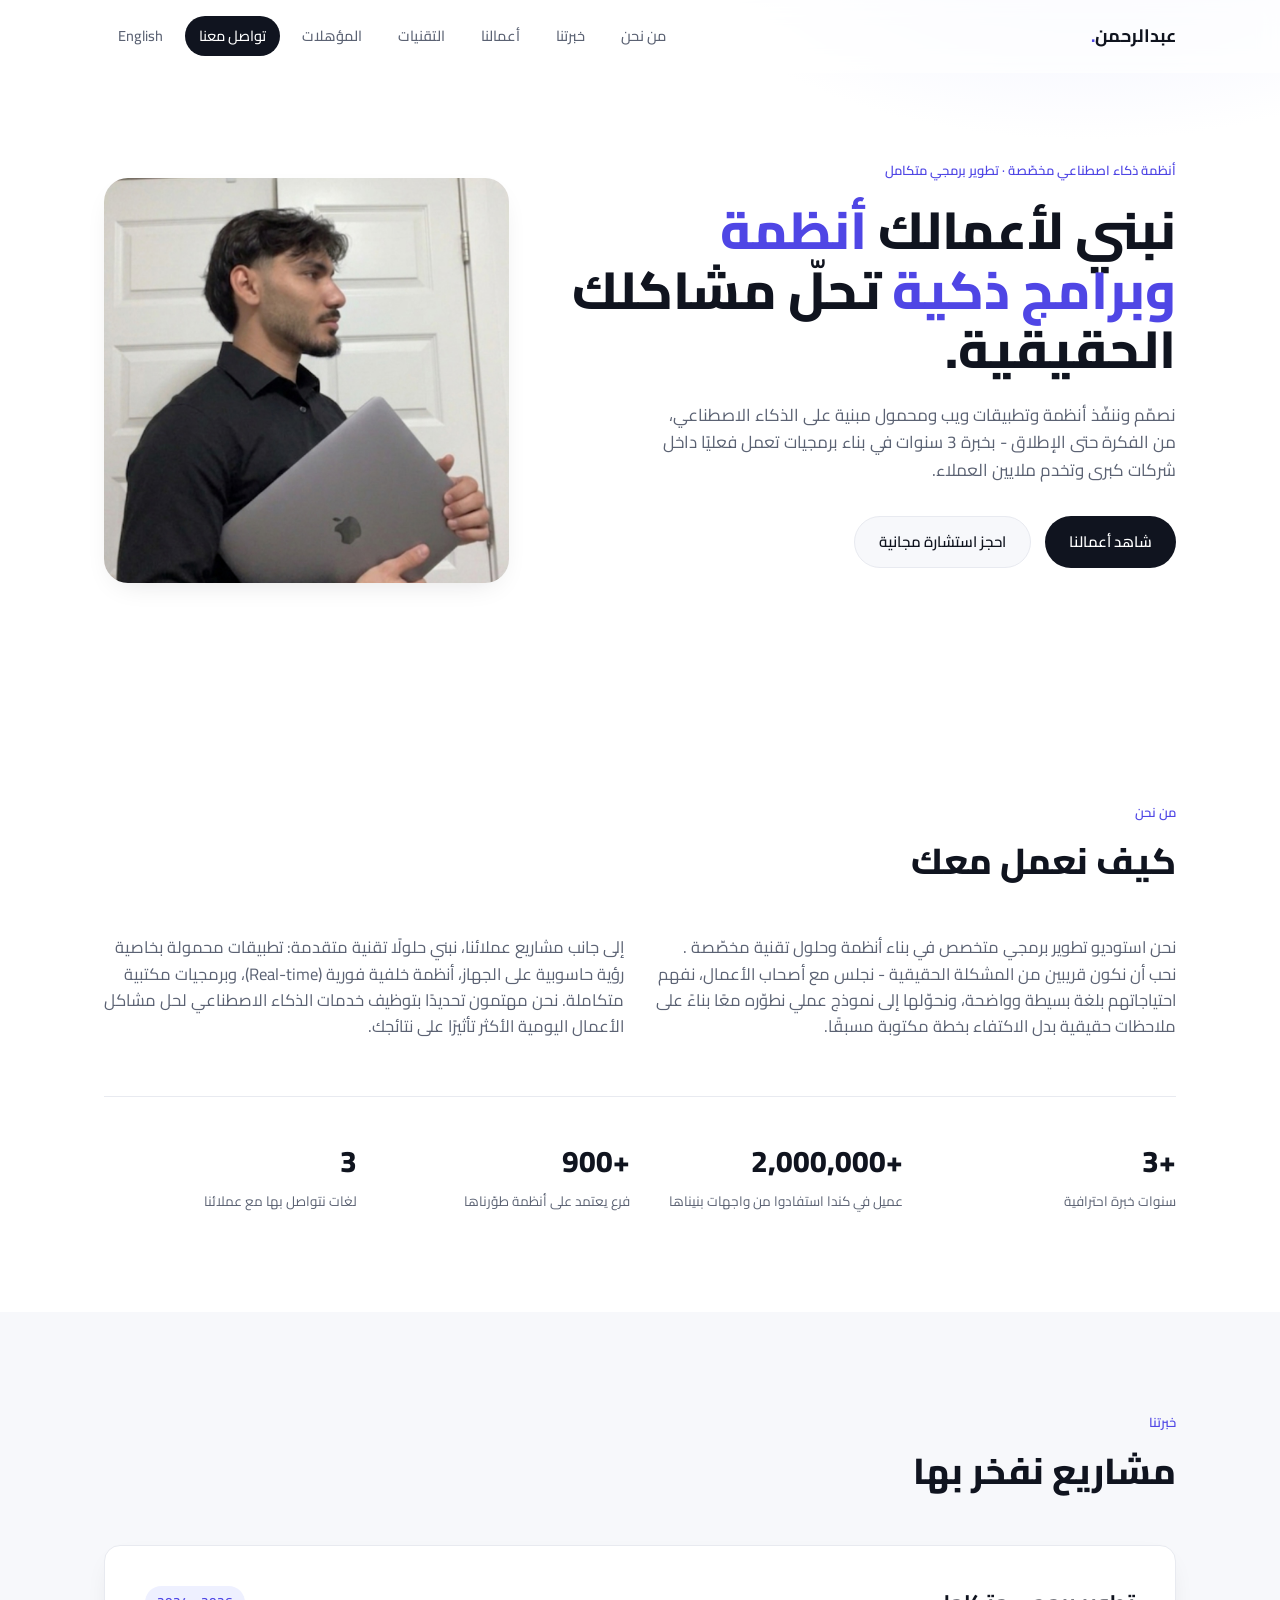
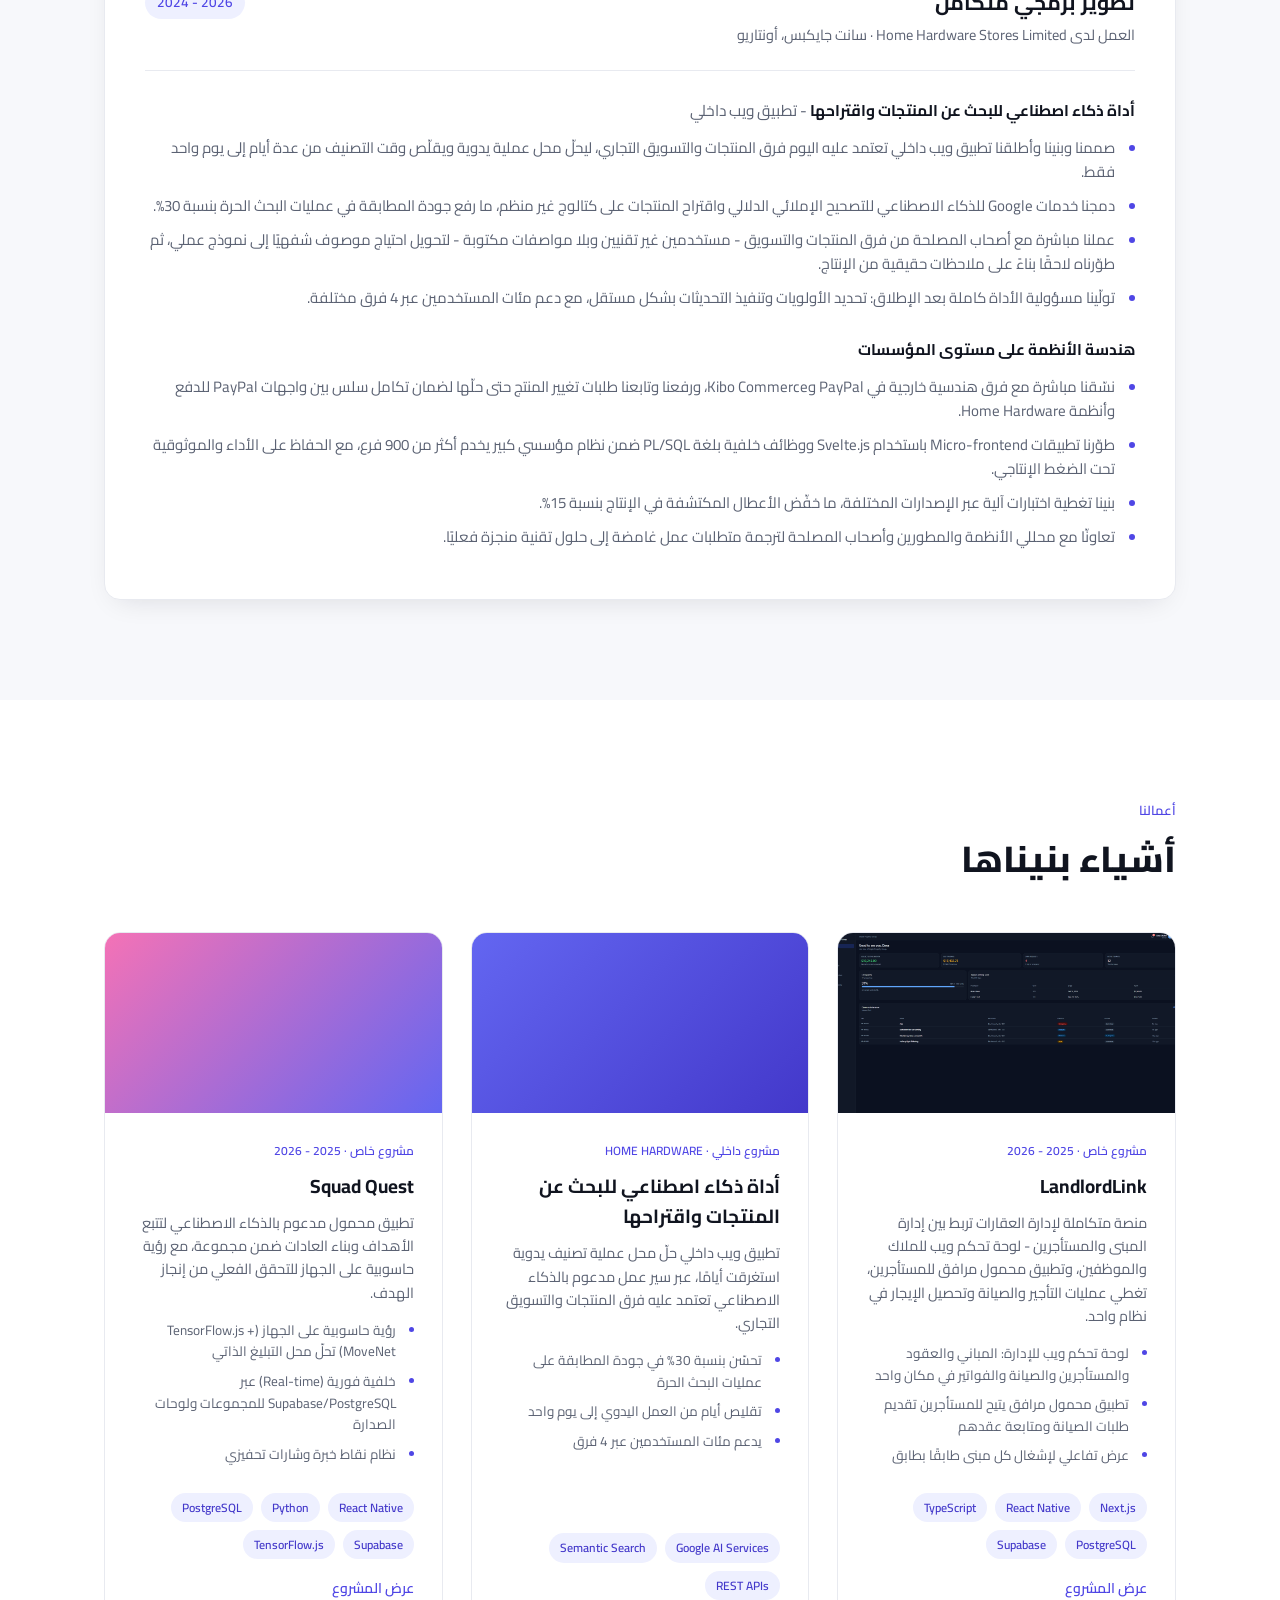
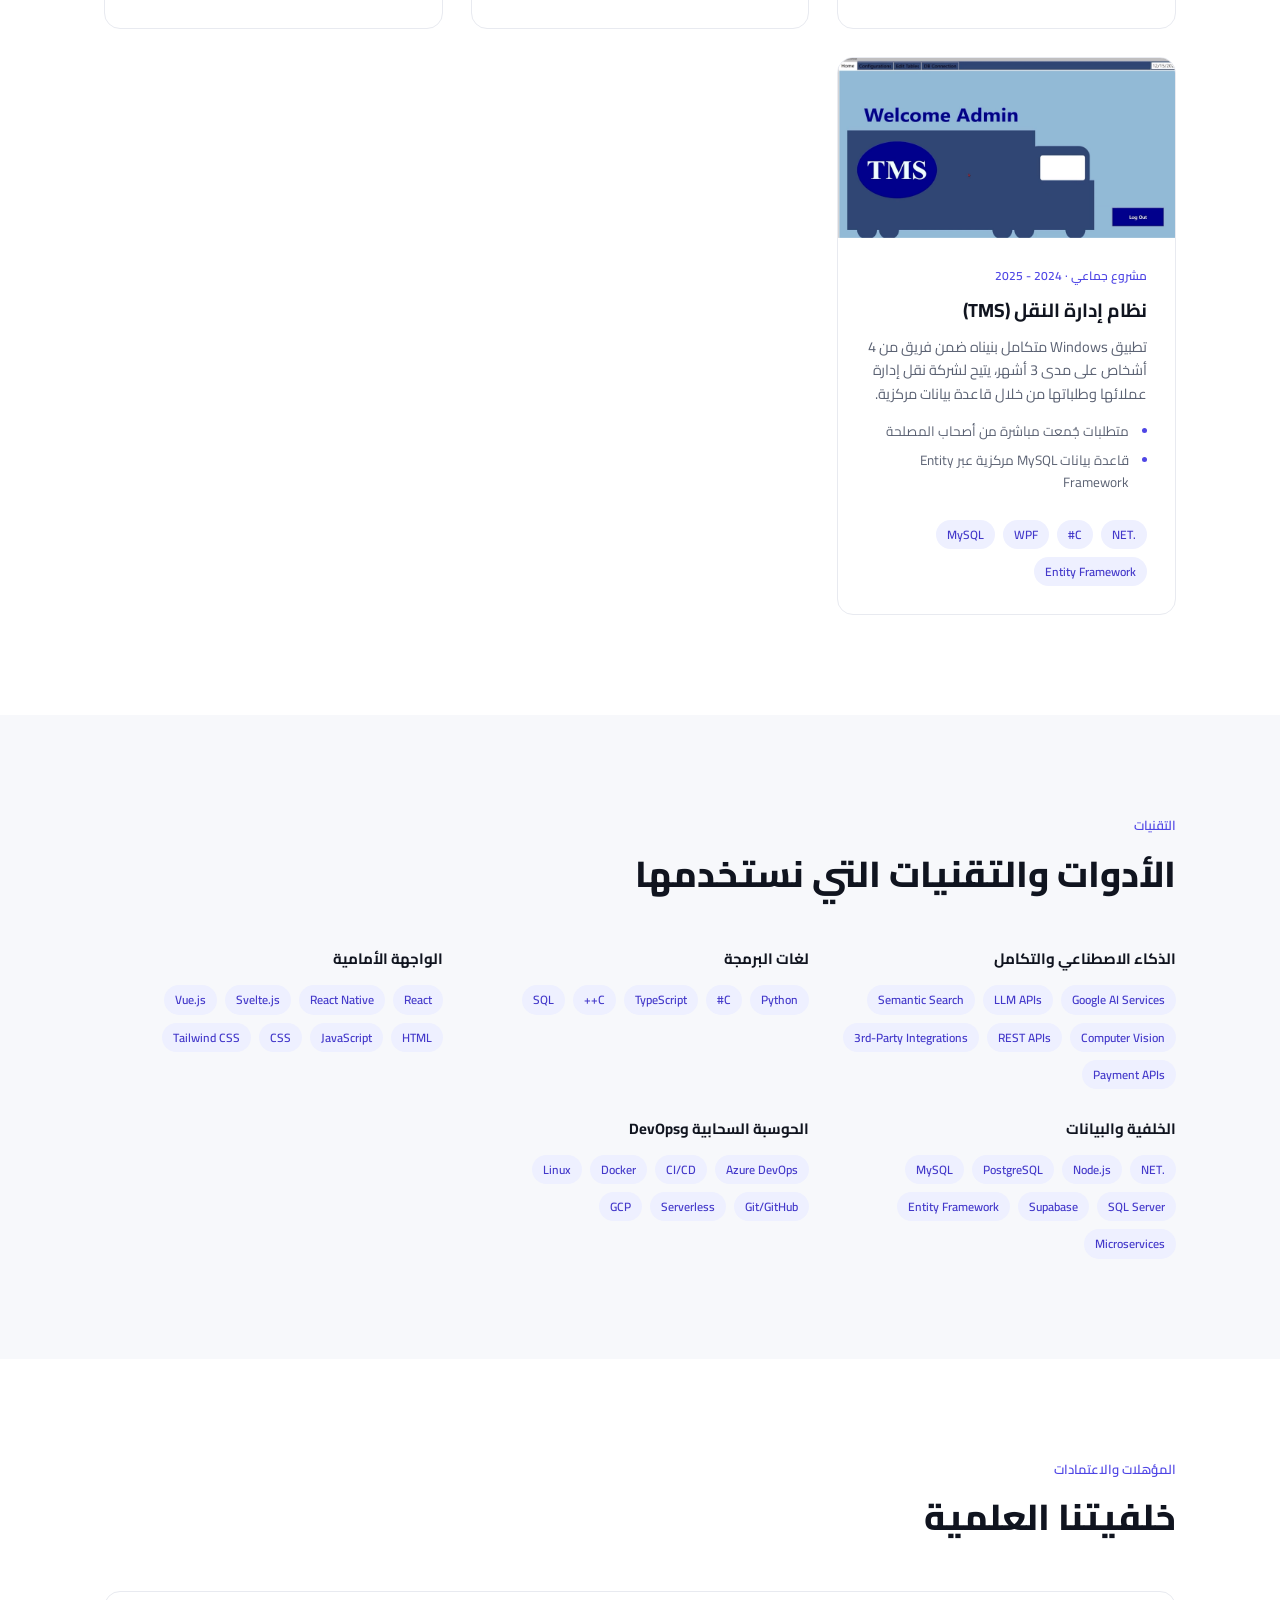
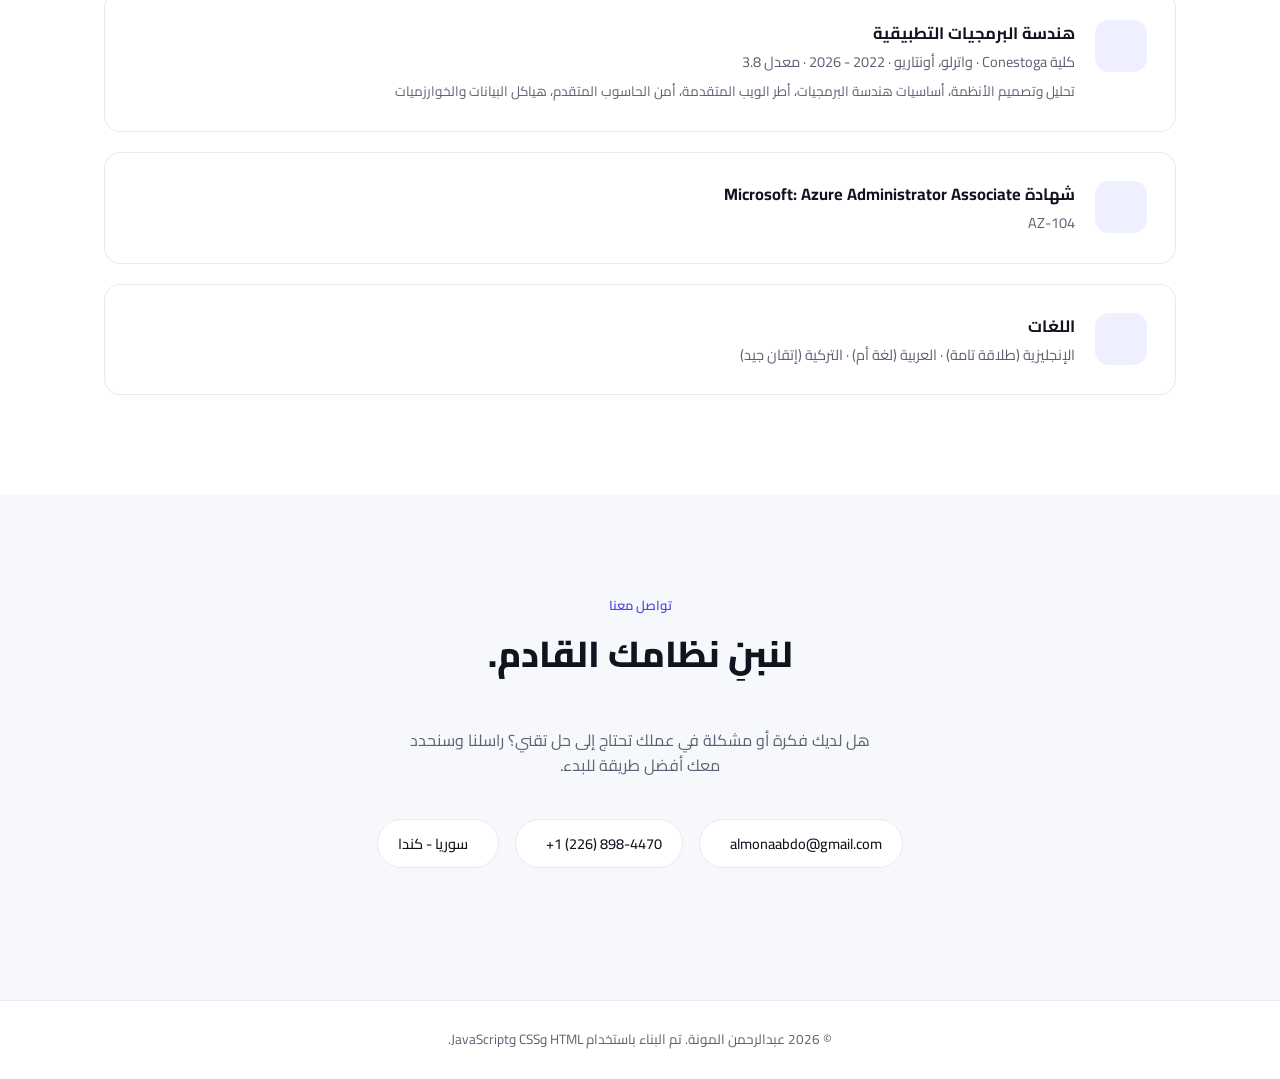
==== ar/index.html @ a275b03c "added arabic page" ====
<!DOCTYPE html>
<html lang="ar" dir="rtl">
<head>
    <meta charset="UTF-8">
    <meta http-equiv="X-UA-Compatible" content="IE=edge">
    <meta name="viewport" content="width=device-width, initial-scale=1.0">
    <meta name="description" content="عبدالرحمن المونة - نصمم وننفّذ أنظمة وتطبيقات ويب ومحمول مدعومة بالذكاء الاصطناعي للشركات، من الفكرة إلى الإطلاق.">
    <title>عبدالرحمن المونة - أنظمة وحلول برمجية مدعومة بالذكاء الاصطناعي</title>

    <link rel="alternate" hreflang="ar" href="/ar/">
    <link rel="alternate" hreflang="en" href="/">
    <link rel="alternate" hreflang="x-default" href="/">

    <link rel="preconnect" href="https://fonts.googleapis.com">
    <link rel="preconnect" href="https://fonts.gstatic.com" crossorigin>
    <link href="https://fonts.googleapis.com/css2?family=Cairo:wght@400;500;600;700;800;900&display=swap" rel="stylesheet">

    <link rel="stylesheet" href="../styles.css">
    <link rel="stylesheet" href="rtl.css">
    <script src="https://kit.fontawesome.com/3db68fd995.js" crossorigin="anonymous"></script>
</head>

<body>

    <!-- NAV -->
    <header class="nav" id="nav">
        <div class="container nav-inner">
            <a href="#home" class="logo">عبدالرحمن<span>.</span></a>

            <nav>
                <ul id="sideMenu">
                    <li><a href="#about">من نحن</a></li>
                    <li><a href="#experience">خبرتنا</a></li>
                    <li><a href="#projects">أعمالنا</a></li>
                    <li><a href="#skills">التقنيات</a></li>
                    <li><a href="#education">المؤهلات</a></li>
                    <li><a href="#contact" class="nav-cta">تواصل معنا</a></li>
                    <li><a href="../index.html">English</a></li>
                </ul>
            </nav>

            <button class="menu-btn" id="menuBtn" aria-label="فتح/إغلاق القائمة">
                <i class="fas fa-bars"></i>
            </button>
        </div>
    </header>

    <!-- HERO -->
    <section class="hero" id="home">
        <div class="container hero-inner">
            <div class="hero-text reveal">
                <p class="eyebrow">أنظمة ذكاء اصطناعي مخصّصة · تطوير برمجي متكامل</p>
                <h1>نبني لأعمالك <span>أنظمة وبرامج ذكية</span> تحلّ مشاكلك الحقيقية.</h1>
                <p class="hero-sub">
                    نصمّم وننفّذ أنظمة وتطبيقات ويب ومحمول مبنية على الذكاء الاصطناعي، من الفكرة حتى الإطلاق -
                    بخبرة 3 سنوات في بناء برمجيات تعمل فعليًا داخل شركات كبرى وتخدم ملايين العملاء.
                </p>
                <div class="hero-actions">
                    <a href="#projects" class="btn btn-primary">شاهد أعمالنا</a>
                    <a href="#contact" class="btn btn-ghost">احجز استشارة مجانية</a>
                </div>
                <div class="hero-socials">
                    <a href="https://www.linkedin.com/in/abdurrahman-almouna/" target="_blank" rel="noopener" aria-label="لينكدإن"><i class="fa-brands fa-linkedin"></i></a>
                    <a href="https://github.com/Almonaabdo" target="_blank" rel="noopener" aria-label="جيت هب"><i class="fa-brands fa-github"></i></a>
                    <a href="mailto:almonaabdo@gmail.com" aria-label="البريد الإلكتروني"><i class="fa-solid fa-envelope"></i></a>
                </div>
            </div>

            <div class="hero-photo reveal">
                <img src="../images/profilePic.jpg" alt="صورة عبدالرحمن المونة">
            </div>
        </div>
    </section>

    <!-- ABOUT -->
    <section id="about" class="section">
        <div class="container">
            <p class="section-label reveal">من نحن</p>
            <h2 class="section-title reveal">كيف نعمل معك</h2>
            <div class="about-grid">
                <p class="about-copy reveal">
                    نحن استوديو تطوير برمجي متخصص في بناء أنظمة وحلول تقنية مخصّصة . نحب أن نكون قريبين
                    من المشكلة الحقيقية - نجلس مع أصحاب الأعمال، نفهم احتياجاتهم بلغة بسيطة وواضحة، ونحوّلها إلى
                    نموذج عملي نطوّره معًا بناءً على ملاحظات حقيقية بدل الاكتفاء بخطة مكتوبة مسبقًا.
                </p>
                <p class="about-copy reveal">
                    إلى جانب مشاريع عملائنا، نبني حلولًا تقنية متقدمة: تطبيقات محمولة بخاصية رؤية حاسوبية على
                    الجهاز، أنظمة خلفية فورية (Real-time)، وبرمجيات مكتبية متكاملة. نحن مهتمون تحديدًا بتوظيف
                    خدمات الذكاء الاصطناعي لحل مشاكل الأعمال اليومية الأكثر تأثيرًا على نتائجك.
                </p>
            </div>

            <div class="quick-facts reveal">
                <div class="fact">
                    <span class="fact-num">+3</span>
                    <span class="fact-label">سنوات خبرة احترافية</span>
                </div>
                <div class="fact">
                    <span class="fact-num">+2,000,000</span>
                    <span class="fact-label">عميل في كندا استفادوا من واجهات بنيناها</span>
                </div>
                <div class="fact">
                    <span class="fact-num">+900</span>
                    <span class="fact-label">فرع يعتمد على أنظمة طوّرناها</span>
                </div>
                <div class="fact">
                    <span class="fact-num">3</span>
                    <span class="fact-label">لغات نتواصل بها مع عملائنا</span>
                </div>
            </div>
        </div>
    </section>

    <!-- EXPERIENCE -->
    <section id="experience" class="section section-alt">
        <div class="container">
            <p class="section-label reveal">خبرتنا</p>
            <h2 class="section-title reveal">مشاريع نفخر بها</h2>

            <div class="job-card reveal">
                <div class="job-head">
                    <div>
                        <h3>تطوير برمجي متكامل</h3>
                        <p class="job-meta">العمل لدى Home Hardware Stores Limited · سانت جايكبس، أونتاريو</p>
                    </div>
                    <span class="job-dates">2024 - 2026</span>
                </div>

                <div class="job-block">
                    <h4>أداة ذكاء اصطناعي للبحث عن المنتجات واقتراحها <span>- تطبيق ويب داخلي</span></h4>
                    <ul>
                        <li>صممنا وبنينا وأطلقنا تطبيق ويب داخلي تعتمد عليه اليوم فرق المنتجات والتسويق التجاري، ليحلّ محل عملية يدوية ويقلّص وقت التصنيف من عدة أيام إلى يوم واحد فقط.</li>
                        <li>دمجنا خدمات Google للذكاء الاصطناعي للتصحيح الإملائي الدلالي واقتراح المنتجات على كتالوج غير منظم، ما رفع جودة المطابقة في عمليات البحث الحرة بنسبة 30%.</li>
                        <li>عملنا مباشرة مع أصحاب المصلحة من فرق المنتجات والتسويق - مستخدمين غير تقنيين وبلا مواصفات مكتوبة - لتحويل احتياج موصوف شفهيًا إلى نموذج عملي، ثم طوّرناه لاحقًا بناءً على ملاحظات حقيقية من الإنتاج.</li>
                        <li>تولّينا مسؤولية الأداة كاملة بعد الإطلاق: تحديد الأولويات وتنفيذ التحديثات بشكل مستقل، مع دعم مئات المستخدمين عبر 4 فرق مختلفة.</li>
                    </ul>
                </div>

                <div class="job-block">
                    <h4>هندسة الأنظمة على مستوى المؤسسات</h4>
                    <ul>
                        <li>نسّقنا مباشرة مع فرق هندسية خارجية في PayPal وKibo Commerce، ورفعنا وتابعنا طلبات تغيير المنتج حتى حلّها لضمان تكامل سلس بين واجهات PayPal للدفع وأنظمة Home Hardware.</li>
                        <li>طوّرنا تطبيقات Micro-frontend باستخدام Svelte.js ووظائف خلفية بلغة PL/SQL ضمن نظام مؤسسي كبير يخدم أكثر من 900 فرع، مع الحفاظ على الأداء والموثوقية تحت الضغط الإنتاجي.</li>
                        <li>بنينا تغطية اختبارات آلية عبر الإصدارات المختلفة، ما خفّض الأعطال المكتشفة في الإنتاج بنسبة 15%.</li>
                        <li>تعاونّا مع محللي الأنظمة والمطورين وأصحاب المصلحة لترجمة متطلبات عمل غامضة إلى حلول تقنية منجزة فعليًا.</li>
                    </ul>
                </div>
            </div>
        </div>
    </section>

    <!-- PROJECTS -->
    <section id="projects" class="section">
        <div class="container">
            <p class="section-label reveal">أعمالنا</p>
            <h2 class="section-title reveal">أشياء بنيناها</h2>

            <div class="projects-grid">

                <!-- LANDLORDLINK -->
                <article class="project-card reveal">
                    <button class="project-visual visual-image" data-lightbox="landlordlink" aria-label="عرض لقطات LandlordLink">
                        <img src="../images/landlordlink/1.png" alt="الشاشة الرئيسية للوحة تحكم LandlordLink">
                        <span class="visual-overlay"><i class="fa-solid fa-expand"></i> عرض اللقطات</span>
                    </button>
                    <div class="project-body">
                        <span class="project-tag-line">مشروع خاص · 2025 - 2026</span>
                        <h3>LandlordLink</h3>
                        <p>منصة متكاملة لإدارة العقارات تربط بين إدارة المبنى والمستأجرين - لوحة تحكم ويب
                           للملاك والموظفين، وتطبيق محمول مرافق للمستأجرين، تغطي عمليات التأجير والصيانة
                           وتحصيل الإيجار في نظام واحد.</p>
                        <ul class="project-points">
                            <li>لوحة تحكم ويب للإدارة: المباني والعقود والمستأجرين والصيانة والفواتير في مكان واحد</li>
                            <li>تطبيق محمول مرافق يتيح للمستأجرين تقديم طلبات الصيانة ومتابعة عقدهم</li>
                            <li>عرض تفاعلي لإشغال كل مبنى طابقًا بطابق</li>
                        </ul>
                        <div class="tag-list">
                            <span>Next.js</span>
                            <span>React Native</span>
                            <span>TypeScript</span>
                            <span>PostgreSQL</span>
                            <span>Supabase</span>
                        </div>
                        <a href="https://landlordlink-beta.vercel.app/sign-in?next=%2Fdashboard" target="_blank" rel="noopener" class="project-link">
                            عرض المشروع <i class="fa-solid fa-arrow-up-right-from-square"></i>
                        </a>
                    </div>
                </article>

                <!-- AI PRODUCT SEARCH TOOL -->
                <article class="project-card reveal">
                    <div class="project-visual visual-gradient visual-1">
                        <i class="fa-solid fa-wand-magic-sparkles"></i>
                    </div>
                    <div class="project-body">
                        <span class="project-tag-line">مشروع داخلي · Home Hardware</span>
                        <h3>أداة ذكاء اصطناعي للبحث عن المنتجات واقتراحها</h3>
                        <p>تطبيق ويب داخلي حلّ محل عملية تصنيف يدوية استغرقت أيامًا، عبر سير عمل مدعوم
                           بالذكاء الاصطناعي تعتمد عليه فرق المنتجات والتسويق التجاري.</p>
                        <ul class="project-points">
                            <li>تحسّن بنسبة 30% في جودة المطابقة على عمليات البحث الحرة</li>
                            <li>تقليص أيام من العمل اليدوي إلى يوم واحد</li>
                            <li>يدعم مئات المستخدمين عبر 4 فرق</li>
                        </ul>
                        <div class="tag-list">
                            <span>Google AI Services</span>
                            <span>Semantic Search</span>
                            <span>REST APIs</span>
                        </div>
                    </div>
                </article>

                <!-- SQUAD QUEST -->
                <article class="project-card reveal">
                    <div class="project-visual visual-gradient visual-2">
                        <i class="fa-solid fa-person-running"></i>
                    </div>
                    <div class="project-body">
                        <span class="project-tag-line">مشروع خاص · 2025 - 2026</span>
                        <h3>Squad Quest</h3>
                        <p>تطبيق محمول مدعوم بالذكاء الاصطناعي لتتبع الأهداف وبناء العادات ضمن مجموعة،
                           مع رؤية حاسوبية على الجهاز للتحقق الفعلي من إنجاز الهدف.</p>
                        <ul class="project-points">
                            <li>رؤية حاسوبية على الجهاز (TensorFlow.js + MoveNet) تحلّ محل التبليغ الذاتي</li>
                            <li>خلفية فورية (Real-time) عبر Supabase/PostgreSQL للمجموعات ولوحات الصدارة</li>
                            <li>نظام نقاط خبرة وشارات تحفيزي</li>
                        </ul>
                        <div class="tag-list">
                            <span>React Native</span>
                            <span>Python</span>
                            <span>PostgreSQL</span>
                            <span>Supabase</span>
                            <span>TensorFlow.js</span>
                        </div>
                        <a href="https://setprojectday.ca/post/2026/squadquest/" target="_blank" rel="noopener" class="project-link">
                            عرض المشروع <i class="fa-solid fa-arrow-up-right-from-square"></i>
                        </a>
                    </div>
                </article>

                <!-- TMS -->
                <article class="project-card reveal">
                    <button class="project-visual visual-image" data-lightbox="tms" aria-label="عرض لقطات نظام إدارة النقل">
                        <img src="../images/tms/2.png" alt="الشاشة الرئيسية لنظام إدارة النقل">
                        <span class="visual-overlay"><i class="fa-solid fa-expand"></i> عرض اللقطات</span>
                    </button>
                    <div class="project-body">
                        <span class="project-tag-line">مشروع جماعي · 2024 - 2025</span>
                        <h3>نظام إدارة النقل (TMS)</h3>
                        <p>تطبيق Windows متكامل بنيناه ضمن فريق من 4 أشخاص على مدى 3 أشهر، يتيح لشركة نقل
                           إدارة عملائها وطلباتها من خلال قاعدة بيانات مركزية.</p>
                        <ul class="project-points">
                            <li>متطلبات جُمعت مباشرة من أصحاب المصلحة</li>
                            <li>قاعدة بيانات MySQL مركزية عبر Entity Framework</li>
                        </ul>
                        <div class="tag-list">
                            <span>.NET</span>
                            <span>C#</span>
                            <span>WPF</span>
                            <span>MySQL</span>
                            <span>Entity Framework</span>
                        </div>
                    </div>
                </article>

            </div>
        </div>
    </section>

    <!-- LIGHTBOX -->
    <div class="lightbox" id="lightbox">
        <button class="lightbox-close" id="lightboxClose" aria-label="إغلاق"><i class="fas fa-times"></i></button>
        <button class="lightbox-nav lightbox-prev" id="lightboxPrev" aria-label="السابق"><i class="fas fa-chevron-left"></i></button>
        <img id="lightboxImg" src="" alt="لقطة من المشروع">
        <button class="lightbox-nav lightbox-next" id="lightboxNext" aria-label="التالي"><i class="fas fa-chevron-right"></i></button>
    </div>

    <!-- SKILLS -->
    <section id="skills" class="section section-alt">
        <div class="container">
            <p class="section-label reveal">التقنيات</p>
            <h2 class="section-title reveal">الأدوات والتقنيات التي نستخدمها</h2>

            <div class="skills-grid">
                <div class="skill-group reveal">
                    <h3>الذكاء الاصطناعي والتكامل</h3>
                    <div class="tag-list">
                        <span>Google AI Services</span><span>LLM APIs</span><span>Semantic Search</span>
                        <span>Computer Vision</span><span>REST APIs</span><span>3rd-Party Integrations</span>
                        <span>Payment APIs</span>
                    </div>
                </div>
                <div class="skill-group reveal">
                    <h3>لغات البرمجة</h3>
                    <div class="tag-list">
                        <span>Python</span><span>C#</span><span>TypeScript</span><span>C++</span><span>SQL</span>
                    </div>
                </div>
                <div class="skill-group reveal">
                    <h3>الواجهة الأمامية</h3>
                    <div class="tag-list">
                        <span>React</span><span>React Native</span><span>Svelte.js</span><span>Vue.js</span>
                        <span>HTML</span><span>JavaScript</span><span>CSS</span><span>Tailwind CSS</span>
                    </div>
                </div>
                <div class="skill-group reveal">
                    <h3>الخلفية والبيانات</h3>
                    <div class="tag-list">
                        <span>.NET</span><span>Node.js</span><span>PostgreSQL</span><span>MySQL</span>
                        <span>SQL Server</span><span>Supabase</span><span>Entity Framework</span><span>Microservices</span>
                    </div>
                </div>
                <div class="skill-group reveal">
                    <h3>الحوسبة السحابية وDevOps</h3>
                    <div class="tag-list">
                        <span>Azure DevOps</span><span>CI/CD</span><span>Docker</span>
                        <span>Linux</span><span>Git/GitHub</span><span>Serverless</span><span>GCP</span>
                    </div>
                </div>
            </div>
        </div>
    </section>

    <!-- EDUCATION -->
    <section id="education" class="section">
        <div class="container">
            <p class="section-label reveal">المؤهلات والاعتمادات</p>
            <h2 class="section-title reveal">خلفيتنا العلمية</h2>

            <div class="edu-grid">
                <div class="edu-card reveal">
                    <i class="fa-solid fa-graduation-cap"></i>
                    <div>
                        <h3>هندسة البرمجيات التطبيقية</h3>
                        <p class="job-meta">كلية Conestoga · واترلو، أونتاريو · 2022 - 2026 · معدل 3.8</p>
                        <p class="edu-courses">تحليل وتصميم الأنظمة، أساسيات هندسة البرمجيات، أطر الويب المتقدمة، أمن الحاسوب المتقدم، هياكل البيانات والخوارزميات</p>
                    </div>
                </div>

                <div class="edu-card reveal">
                    <i class="fa-solid fa-certificate"></i>
                    <div>
                        <h3>شهادة Microsoft: Azure Administrator Associate</h3>
                        <p class="job-meta">AZ-104</p>
                    </div>
                </div>

                <div class="edu-card reveal">
                    <i class="fa-solid fa-language"></i>
                    <div>
                        <h3>اللغات</h3>
                        <p class="job-meta">الإنجليزية (طلاقة تامة) · العربية (لغة أم) · التركية (إتقان جيد)</p>
                    </div>
                </div>
            </div>
        </div>
    </section>

    <!-- CONTACT -->
    <section id="contact" class="section section-alt">
        <div class="container contact-inner">
            <p class="section-label reveal">تواصل معنا</p>
            <h2 class="section-title reveal">لنبنِ نظامك القادم.</h2>
            <p class="contact-sub reveal">هل لديك فكرة أو مشكلة في عملك تحتاج إلى حل تقني؟ راسلنا وسنحدد معك أفضل طريقة للبدء.</p>

            <div class="contact-grid reveal">
                <a href="mailto:almonaabdo@gmail.com" class="contact-item">
                    <i class="fa-solid fa-envelope"></i> almonaabdo@gmail.com
                </a>
                <a href="tel:+12268984470" class="contact-item">
                    <i class="fa-solid fa-phone"></i> +1 (226) 898-4470
                </a>
                <span class="contact-item contact-static">
                    <i class="fa-solid fa-location-dot"></i>سوريا - كندا
                </span>
            </div>

            <div class="social-icons reveal">
                <a href="https://www.linkedin.com/in/abdurrahman-almouna/" target="_blank" rel="noopener" aria-label="لينكدإن"><i class="fa-brands fa-linkedin"></i></a>
                <a href="https://github.com/Almonaabdo" target="_blank" rel="noopener" aria-label="جيت هب"><i class="fa-brands fa-github"></i></a>
            </div>
        </div>
    </section>

    <footer class="copyright">
        <p>&copy; <span id="year"></span> عبدالرحمن المونة. تم البناء باستخدام HTML وCSS وJavaScript.</p>
    </footer>

    <script>
        // Mobile nav
        const sidemenu = document.getElementById('sideMenu');
        const menuBtn = document.getElementById('menuBtn');
        menuBtn.addEventListener('click', () => sidemenu.classList.toggle('open'));
        document.querySelectorAll('#sideMenu a').forEach(a =>
            a.addEventListener('click', () => sidemenu.classList.remove('open'))
        );

        // Nav shadow on scroll
        const nav = document.getElementById('nav');
        window.addEventListener('scroll', () => {
            nav.classList.toggle('scrolled', window.scrollY > 10);
        });

        // Scroll reveal
        const revealEls = document.querySelectorAll('.reveal');
        if ('IntersectionObserver' in window) {
            const io = new IntersectionObserver((entries) => {
                entries.forEach(entry => {
                    if (entry.isIntersecting) {
                        entry.target.classList.add('in-view');
                        io.unobserve(entry.target);
                    }
                });
            }, { threshold: 0.15 });
            revealEls.forEach(el => io.observe(el));
        } else {
            revealEls.forEach(el => el.classList.add('in-view'));
        }

        // Footer year
        document.getElementById('year').textContent = new Date().getFullYear();

        // Lightbox (TMS screenshots)
        const galleries = {
            tms: ['../images/tms/2.png', '../images/tms/3.png', '../images/tms/4.png', '../images/tms/5.png', '../images/tms/6.png'],
            landlordlink: ['../images/landlordlink/1.png', '../images/landlordlink/2.png', '../images/landlordlink/4.png']
        };
        const lightbox = document.getElementById('lightbox');
        const lightboxImg = document.getElementById('lightboxImg');
        let currentGallery = [];
        let currentIndex = 0;

        function showImage(i) {
            currentIndex = (i + currentGallery.length) % currentGallery.length;
            lightboxImg.src = currentGallery[currentIndex];
        }

        document.querySelectorAll('[data-lightbox]').forEach(btn => {
            btn.addEventListener('click', () => {
                currentGallery = galleries[btn.dataset.lightbox];
                showImage(0);
                lightbox.classList.add('open');
            });
        });

        document.getElementById('lightboxClose').addEventListener('click', () => lightbox.classList.remove('open'));
        document.getElementById('lightboxNext').addEventListener('click', () => showImage(currentIndex + 1));
        document.getElementById('lightboxPrev').addEventListener('click', () => showImage(currentIndex - 1));
        lightbox.addEventListener('click', (e) => { if (e.target === lightbox) lightbox.classList.remove('open'); });
        document.addEventListener('keydown', (e) => {
            if (!lightbox.classList.contains('open')) return;
            if (e.key === 'Escape') lightbox.classList.remove('open');
            if (e.key === 'ArrowRight') showImage(currentIndex + 1);
            if (e.key === 'ArrowLeft') showImage(currentIndex - 1);
        });
    </script>

</body>
</html>
---- styles.css ----
/* ---------- Reset & base ---------- */
* {
    margin: 0;
    padding: 0;
    box-sizing: border-box;
}

:root {
    --bg: #ffffff;
    --bg-alt: #f7f8fb;
    --text: #10141f;
    --text-muted: #5b6273;
    --border: #e8eaf0;
    --accent: #4f46e5;
    --accent-dark: #4338ca;
    --accent-soft: #eef0ff;
    --radius: 16px;
    --shadow: 0 10px 30px -14px rgba(16, 20, 31, 0.16);
    --maxw: 1120px;
    --font: 'Inter', -apple-system, BlinkMacSystemFont, 'Segoe UI', sans-serif;
    --mono: 'JetBrains Mono', 'Courier New', monospace;
}

html {
    scroll-behavior: smooth;
}

body {
    font-family: var(--font);
    color: var(--text);
    background: var(--bg);
    line-height: 1.6;
    -webkit-font-smoothing: antialiased;
}

@media (prefers-reduced-motion: reduce) {
    html { scroll-behavior: auto; }
    * { animation: none !important; transition: none !important; }
}

.container {
    max-width: var(--maxw);
    margin: 0 auto;
    padding: 0 24px;
}

a {
    color: inherit;
    text-decoration: none;
}

ul {
    list-style: none;
}

img {
    max-width: 100%;
    display: block;
}

/* ---------- Reveal animation ---------- */
.reveal {
    opacity: 0;
    transform: translateY(24px);
    transition: opacity 0.6s ease, transform 0.6s ease;
}

.reveal.in-view {
    opacity: 1;
    transform: translateY(0);
}

/* ---------- Nav ---------- */
.nav {
    position: fixed;
    top: 0;
    left: 0;
    right: 0;
    z-index: 100;
    background: rgba(255, 255, 255, 0.7);
    backdrop-filter: blur(10px);
    -webkit-backdrop-filter: blur(10px);
    border-bottom: 1px solid transparent;
    transition: border-color 0.3s ease, box-shadow 0.3s ease;
}

.nav.scrolled {
    border-color: var(--border);
    box-shadow: 0 1px 0 rgba(16, 20, 31, 0.02);
}

.nav-inner {
    display: flex;
    align-items: center;
    justify-content: space-between;
    height: 72px;
}

.logo {
    font-weight: 700;
    font-size: 18px;
    letter-spacing: -0.02em;
}

.logo span {
    color: var(--accent);
}

.nav ul {
    display: flex;
    align-items: center;
    gap: 8px;
}

.nav ul li a {
    display: inline-block;
    padding: 8px 14px;
    border-radius: 999px;
    font-size: 14.5px;
    font-weight: 500;
    color: var(--text-muted);
    transition: color 0.2s ease, background 0.2s ease;
}

.nav ul li a:hover {
    color: var(--text);
    background: var(--bg-alt);
}

.nav ul li a.nav-cta {
    color: #fff;
    background: var(--text);
}

.nav ul li a.nav-cta:hover {
    background: var(--accent);
}

.menu-btn {
    display: none;
    background: none;
    border: none;
    font-size: 20px;
    cursor: pointer;
    color: var(--text);
}

/* ---------- Buttons ---------- */
.btn {
    display: inline-flex;
    align-items: center;
    gap: 8px;
    padding: 13px 24px;
    border-radius: 999px;
    font-weight: 600;
    font-size: 15px;
    transition: transform 0.2s ease, background 0.2s ease, box-shadow 0.2s ease;
}

.btn-primary {
    background: var(--text);
    color: #fff;
}

.btn-primary:hover {
    background: var(--accent);
    transform: translateY(-2px);
    box-shadow: var(--shadow);
}

.btn-ghost {
    background: var(--bg-alt);
    color: var(--text);
    border: 1px solid var(--border);
}

.btn-ghost:hover {
    background: #fff;
    border-color: var(--accent);
    color: var(--accent);
}

/* ---------- Hero ---------- */
.hero {
    padding: 160px 0 100px;
    background:
        radial-gradient(600px 300px at 85% -10%, var(--accent-soft), transparent 70%);
}

.hero-inner {
    display: grid;
    grid-template-columns: 1.2fr 0.8fr;
    gap: 60px;
    align-items: center;
}

.eyebrow {
    font-family: var(--mono);
    font-size: 13px;
    font-weight: 600;
    color: var(--accent);
    text-transform: uppercase;
    letter-spacing: 0.06em;
    margin-bottom: 20px;
}

.hero-text h1 {
    font-size: clamp(32px, 4.5vw, 52px);
    line-height: 1.15;
    letter-spacing: -0.02em;
    font-weight: 800;
    margin-bottom: 22px;
}

.hero-text h1 span {
    color: var(--accent);
}

.hero-sub {
    font-size: 17px;
    color: var(--text-muted);
    max-width: 520px;
    margin-bottom: 32px;
}

.hero-actions {
    display: flex;
    gap: 14px;
    flex-wrap: wrap;
    margin-bottom: 34px;
}

.hero-socials {
    display: flex;
    gap: 18px;
    font-size: 21px;
    color: var(--text-muted);
}

.hero-socials a:hover {
    color: var(--accent);
}

.hero-photo img {
    width: 100%;
    aspect-ratio: 1 / 1;
    object-fit: cover;
    border-radius: 24px;
    box-shadow: var(--shadow);
}

/* ---------- Sections ---------- */
.section {
    padding: 100px 0;
}

.section-alt {
    background: var(--bg-alt);
}

.section-label {
    font-family: var(--mono);
    font-size: 13px;
    font-weight: 600;
    color: var(--accent);
    text-transform: uppercase;
    letter-spacing: 0.06em;
    margin-bottom: 10px;
}

.section-title {
    font-size: clamp(26px, 3vw, 36px);
    font-weight: 800;
    letter-spacing: -0.02em;
    margin-bottom: 44px;
}

/* ---------- About ---------- */
.about-grid {
    display: grid;
    grid-template-columns: 1fr 1fr;
    gap: 32px;
    margin-bottom: 56px;
}

.about-copy {
    color: var(--text-muted);
    font-size: 16.5px;
}

.quick-facts {
    display: grid;
    grid-template-columns: repeat(4, 1fr);
    gap: 20px;
    border-top: 1px solid var(--border);
    padding-top: 40px;
}

.fact {
    display: flex;
    flex-direction: column;
    gap: 6px;
}

.fact-num {
    font-size: 30px;
    font-weight: 800;
    letter-spacing: -0.02em;
}

.fact-label {
    font-size: 13.5px;
    color: var(--text-muted);
}

/* ---------- Experience ---------- */
.job-card {
    background: #fff;
    border: 1px solid var(--border);
    border-radius: var(--radius);
    padding: 40px;
    box-shadow: var(--shadow);
}

.job-head {
    display: flex;
    justify-content: space-between;
    align-items: flex-start;
    flex-wrap: wrap;
    gap: 10px;
    margin-bottom: 28px;
    padding-bottom: 24px;
    border-bottom: 1px solid var(--border);
}

.job-head h3 {
    font-size: 21px;
    margin-bottom: 4px;
}

.job-meta {
    color: var(--text-muted);
    font-size: 14.5px;
}

.job-dates {
    font-family: var(--mono);
    font-size: 13.5px;
    font-weight: 600;
    color: var(--accent);
    background: var(--accent-soft);
    padding: 6px 12px;
    border-radius: 999px;
    white-space: nowrap;
}

.job-block + .job-block {
    margin-top: 28px;
}

.job-block h4 {
    font-size: 15.5px;
    margin-bottom: 12px;
}

.job-block h4 span {
    font-weight: 400;
    color: var(--text-muted);
}

.job-block ul li {
    position: relative;
    padding-left: 20px;
    margin-bottom: 10px;
    color: var(--text-muted);
    font-size: 15px;
}

.job-block ul li::before {
    content: '';
    position: absolute;
    left: 0;
    top: 9px;
    width: 6px;
    height: 6px;
    border-radius: 50%;
    background: var(--accent);
}

/* ---------- Projects ---------- */
.projects-grid {
    display: grid;
    grid-template-columns: repeat(auto-fit, minmax(300px, 1fr));
    gap: 28px;
}

.project-card {
    background: #fff;
    border: 1px solid var(--border);
    border-radius: var(--radius);
    overflow: hidden;
    display: flex;
    flex-direction: column;
    transition: transform 0.3s ease, box-shadow 0.3s ease;
}

.project-card:hover {
    transform: translateY(-6px);
    box-shadow: var(--shadow);
}

.project-visual {
    height: 180px;
    width: 100%;
    border: none;
    padding: 0;
    cursor: default;
    position: relative;
}

.visual-gradient {
    display: flex;
    align-items: center;
    justify-content: center;
    font-size: 44px;
    color: #fff;
}

.visual-1 { background: linear-gradient(135deg, #6366f1, #4338ca); }
.visual-2 { background: linear-gradient(135deg, #f472b6, #6366f1); }

.visual-image {
    cursor: pointer;
    overflow: hidden;
}

.visual-image img {
    width: 100%;
    height: 100%;
    object-fit: cover;
    transition: transform 0.4s ease;
}

.visual-image:hover img {
    transform: scale(1.06);
}

.visual-overlay {
    position: absolute;
    inset: 0;
    background: rgba(16, 20, 31, 0.55);
    color: #fff;
    display: flex;
    align-items: center;
    justify-content: center;
    gap: 8px;
    font-size: 14px;
    font-weight: 600;
    opacity: 0;
    transition: opacity 0.25s ease;
}

.visual-image:hover .visual-overlay {
    opacity: 1;
}

.project-body {
    padding: 28px;
    display: flex;
    flex-direction: column;
    flex: 1;
}

.project-tag-line {
    font-family: var(--mono);
    font-size: 12px;
    font-weight: 600;
    color: var(--accent);
    text-transform: uppercase;
    letter-spacing: 0.05em;
    margin-bottom: 10px;
}

.project-body h3 {
    font-size: 19px;
    margin-bottom: 10px;
}

.project-body > p {
    color: var(--text-muted);
    font-size: 14.5px;
    margin-bottom: 16px;
}

.project-points {
    margin-bottom: 18px;
}

.project-points li {
    position: relative;
    padding-left: 18px;
    font-size: 13.5px;
    color: var(--text-muted);
    margin-bottom: 8px;
}

.project-points li::before {
    content: '';
    position: absolute;
    left: 0;
    top: 7px;
    width: 5px;
    height: 5px;
    border-radius: 50%;
    background: var(--accent);
}

.tag-list {
    display: flex;
    flex-wrap: wrap;
    gap: 8px;
    margin-top: auto;
}

.tag-list span {
    font-size: 12px;
    font-weight: 600;
    padding: 5px 11px;
    border-radius: 999px;
    background: var(--accent-soft);
    color: var(--accent-dark);
}

.project-link {
    display: inline-flex;
    align-items: center;
    gap: 8px;
    margin-top: 18px;
    font-weight: 600;
    font-size: 14px;
    color: var(--accent);
}

.project-link i {
    font-size: 12px;
}

.project-link:hover {
    color: var(--accent-dark);
}

/* ---------- Lightbox ---------- */
.lightbox {
    position: fixed;
    inset: 0;
    background: rgba(10, 12, 20, 0.9);
    display: none;
    align-items: center;
    justify-content: center;
    z-index: 200;
    padding: 40px;
}

.lightbox.open {
    display: flex;
}

.lightbox img {
    max-width: 90vw;
    max-height: 85vh;
    border-radius: 10px;
    box-shadow: 0 20px 60px rgba(0, 0, 0, 0.5);
}

.lightbox-close,
.lightbox-nav {
    position: absolute;
    background: rgba(255, 255, 255, 0.1);
    border: none;
    color: #fff;
    width: 44px;
    height: 44px;
    border-radius: 50%;
    font-size: 16px;
    cursor: pointer;
    display: flex;
    align-items: center;
    justify-content: center;
    transition: background 0.2s ease;
}

.lightbox-close:hover,
.lightbox-nav:hover {
    background: rgba(255, 255, 255, 0.25);
}

.lightbox-close {
    top: 24px;
    right: 24px;
}

.lightbox-nav.lightbox-prev {
    left: 24px;
    top: 50%;
    transform: translateY(-50%);
}

.lightbox-nav.lightbox-next {
    right: 24px;
    top: 50%;
    transform: translateY(-50%);
}

/* ---------- Skills ---------- */
.skills-grid {
    display: grid;
    grid-template-columns: repeat(auto-fit, minmax(260px, 1fr));
    gap: 28px;
}

.skill-group h3 {
    font-size: 15px;
    margin-bottom: 14px;
}

/* ---------- Education ---------- */
.edu-grid {
    display: grid;
    gap: 20px;
}

.edu-card {
    display: flex;
    gap: 20px;
    align-items: flex-start;
    background: #fff;
    border: 1px solid var(--border);
    border-radius: var(--radius);
    padding: 28px;
}

.edu-card i {
    font-size: 22px;
    color: var(--accent);
    background: var(--accent-soft);
    width: 52px;
    height: 52px;
    min-width: 52px;
    border-radius: 14px;
    display: flex;
    align-items: center;
    justify-content: center;
}

.edu-card h3 {
    font-size: 16.5px;
    margin-bottom: 4px;
}

.edu-courses {
    color: var(--text-muted);
    font-size: 13.5px;
    margin-top: 8px;
}

/* ---------- Contact ---------- */
.contact-inner {
    text-align: center;
}

.contact-sub {
    color: var(--text-muted);
    max-width: 480px;
    margin: 0 auto 40px;
}

.contact-grid {
    display: flex;
    justify-content: center;
    flex-wrap: wrap;
    gap: 16px;
    margin-bottom: 32px;
}

.contact-item {
    display: inline-flex;
    align-items: center;
    gap: 10px;
    background: #fff;
    border: 1px solid var(--border);
    padding: 12px 20px;
    border-radius: 999px;
    font-weight: 500;
    font-size: 14.5px;
    transition: border-color 0.2s ease, color 0.2s ease;
}

.contact-item i {
    color: var(--accent);
}

a.contact-item:hover {
    border-color: var(--accent);
    color: var(--accent);
}

.contact-inner .social-icons {
    display: flex;
    justify-content: center;
    gap: 20px;
    font-size: 24px;
}

.contact-inner .social-icons a {
    color: var(--text-muted);
    transition: color 0.2s ease, transform 0.2s ease;
}

.contact-inner .social-icons a:hover {
    color: var(--accent);
    transform: translateY(-3px);
}

/* ---------- Footer ---------- */
.copyright {
    text-align: center;
    padding: 28px 0;
    font-size: 13.5px;
    color: var(--text-muted);
    border-top: 1px solid var(--border);
}

/* ---------- Responsive ---------- */
@media (max-width: 900px) {
    .hero-inner {
        grid-template-columns: 1fr;
        gap: 40px;
    }

    .hero-photo {
        max-width: 280px;
        margin: 0 auto;
    }

    .about-grid {
        grid-template-columns: 1fr;
    }

    .quick-facts {
        grid-template-columns: repeat(2, 1fr);
    }
}

@media (max-width: 720px) {
    .menu-btn {
        display: block;
    }

    .nav ul {
        position: fixed;
        top: 72px;
        right: -100%;
        flex-direction: column;
        align-items: stretch;
        gap: 4px;
        background: #fff;
        width: 220px;
        padding: 16px;
        border-radius: 0 0 0 16px;
        box-shadow: var(--shadow);
        border-left: 1px solid var(--border);
        border-bottom: 1px solid var(--border);
        transition: right 0.3s ease;
    }

    .nav ul.open {
        right: 0;
    }

    .nav ul li a {
        display: block;
        text-align: left;
    }

    .hero {
        padding: 130px 0 70px;
        text-align: center;
    }

    .hero-actions,
    .hero-socials {
        justify-content: center;
    }

    .hero-sub {
        margin-left: auto;
        margin-right: auto;
    }

    .job-card {
        padding: 26px;
    }

    .job-head {
        flex-direction: column;
    }

    .lightbox-nav {
        width: 38px;
        height: 38px;
    }
}
---- ar/rtl.css ----
/* ---------- Arabic / RTL overrides (loaded after ../styles.css) ---------- */

:root {
    --font: 'Cairo', 'Tajawal', -apple-system, BlinkMacSystemFont, 'Segoe UI', sans-serif;
    --mono: 'Cairo', 'Tajawal', -apple-system, sans-serif;
}

/* Arabic script is cursive - imported letter-spacing breaks glyph joining */
.eyebrow,
.section-label,
.hero-text h1,
.section-title,
.fact-num,
.job-dates,
.logo,
.project-tag-line {
    letter-spacing: normal;
}

/* Bullet lists: flip padding + marker side */
.job-block ul li {
    padding-left: 0;
    padding-right: 20px;
}

.job-block ul li::before {
    left: auto;
    right: 0;
}

.project-points li {
    padding-left: 0;
    padding-right: 18px;
}

.project-points li::before {
    left: auto;
    right: 0;
}

/* Keep dates/emails/phone numbers reading left-to-right */
.job-dates,
.contact-item[href^="mailto"],
.contact-item[href^="tel"] {
    direction: ltr;
    unicode-bidi: isolate;
}

/* Mobile nav panel opens from the left in RTL */
@media (max-width: 720px) {
    .nav ul {
        right: auto;
        left: -100%;
        border-radius: 0 0 0 16px;
        border-left: none;
        border-right: 1px solid var(--border);
        transition: left 0.3s ease;
    }

    .nav ul.open {
        left: 0;
        right: auto;
    }

    .nav ul li a {
        text-align: right;
    }
}

/* Lightbox controls mirrored, arrows flipped to match RTL browsing direction */
.lightbox-close {
    right: auto;
    left: 24px;
}

.lightbox-nav.lightbox-prev {
    left: auto;
    right: 24px;
    transform: translateY(-50%) scaleX(-1);
}

.lightbox-nav.lightbox-next {
    right: auto;
    left: 24px;
    transform: translateY(-50%) scaleX(-1);
}
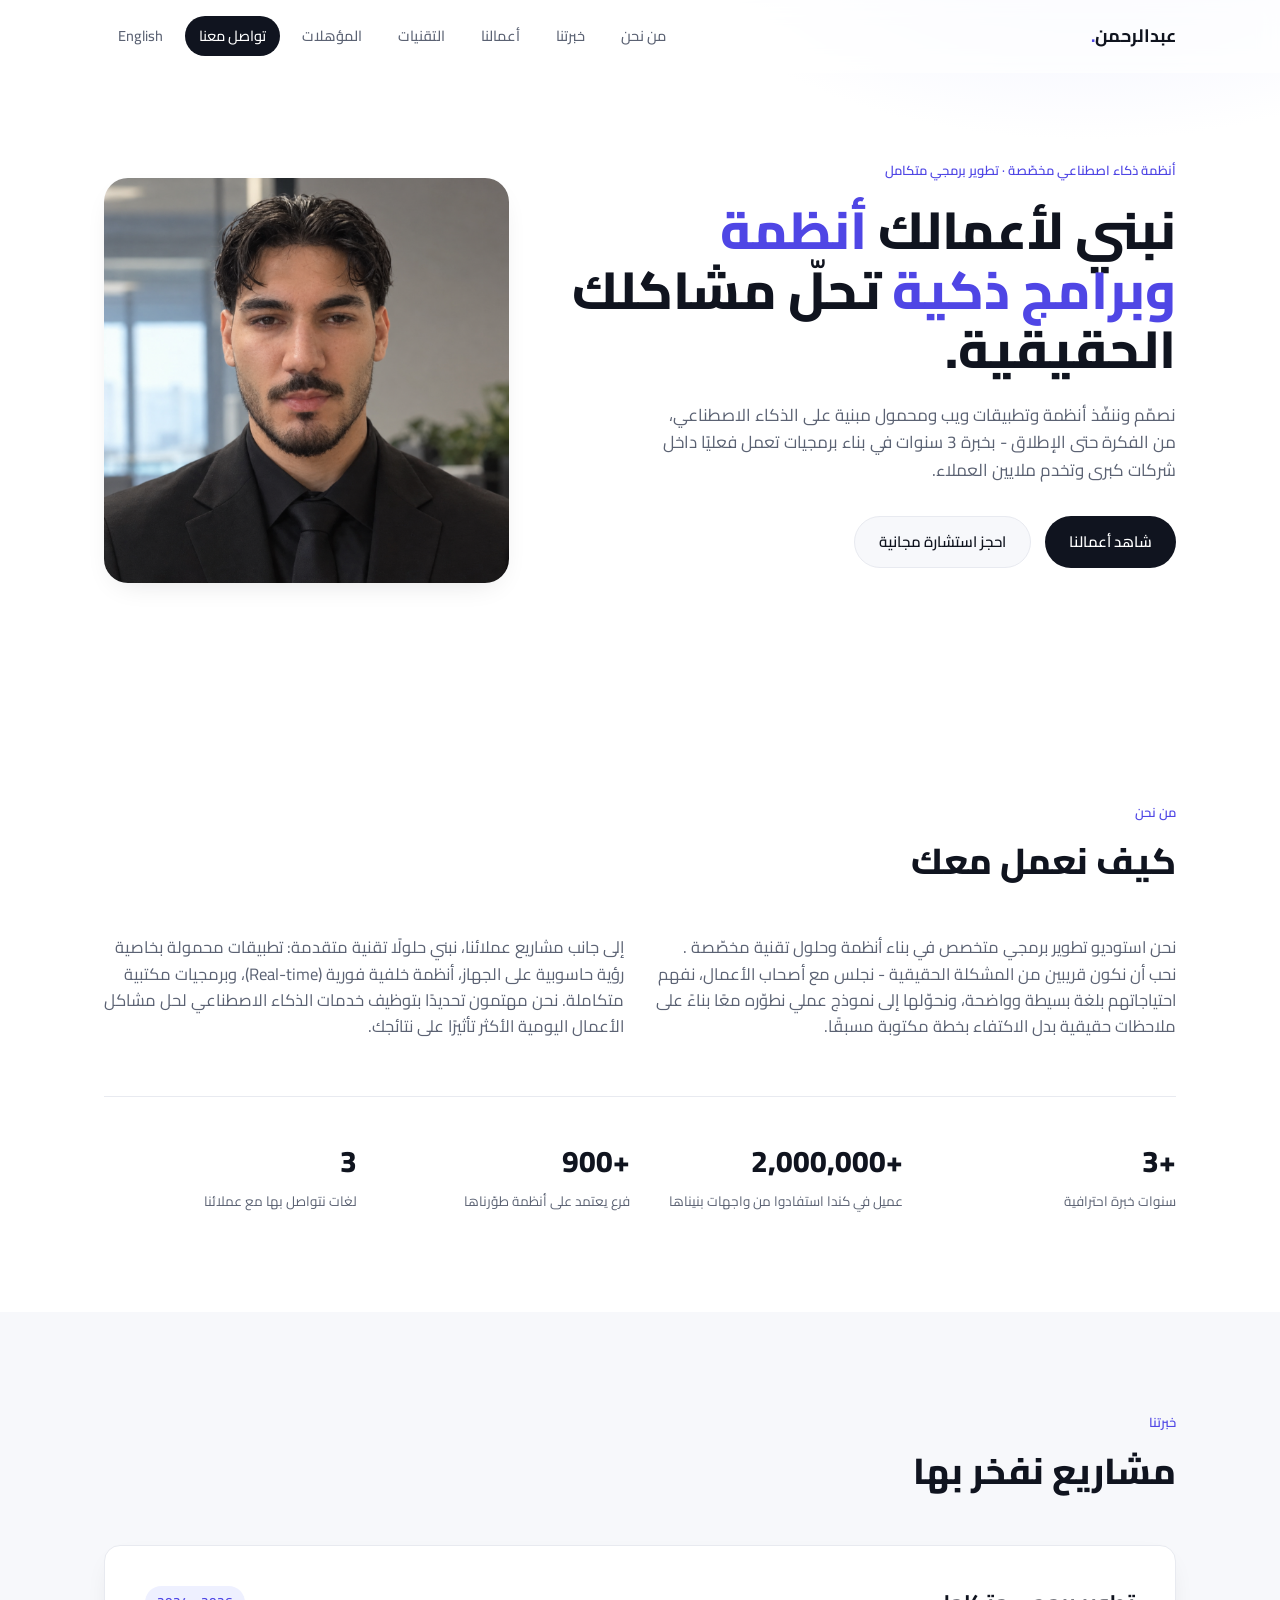
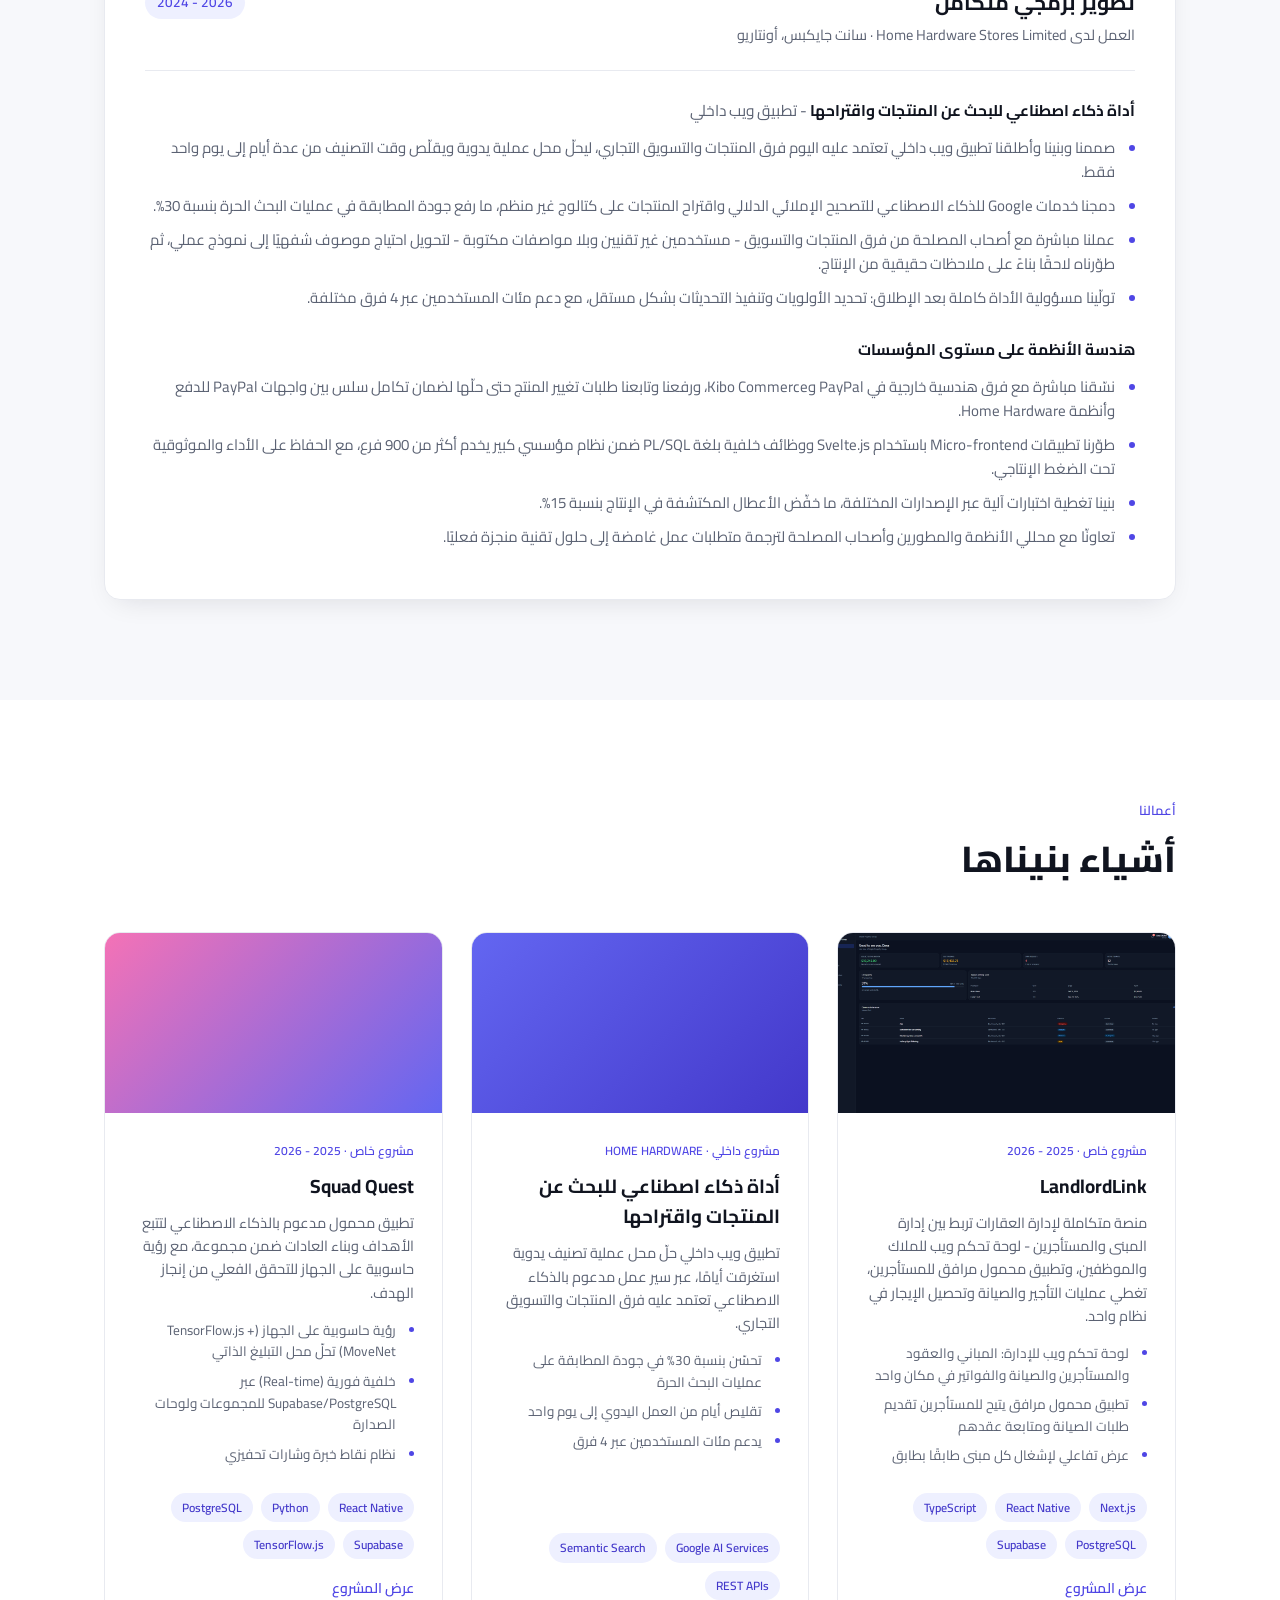
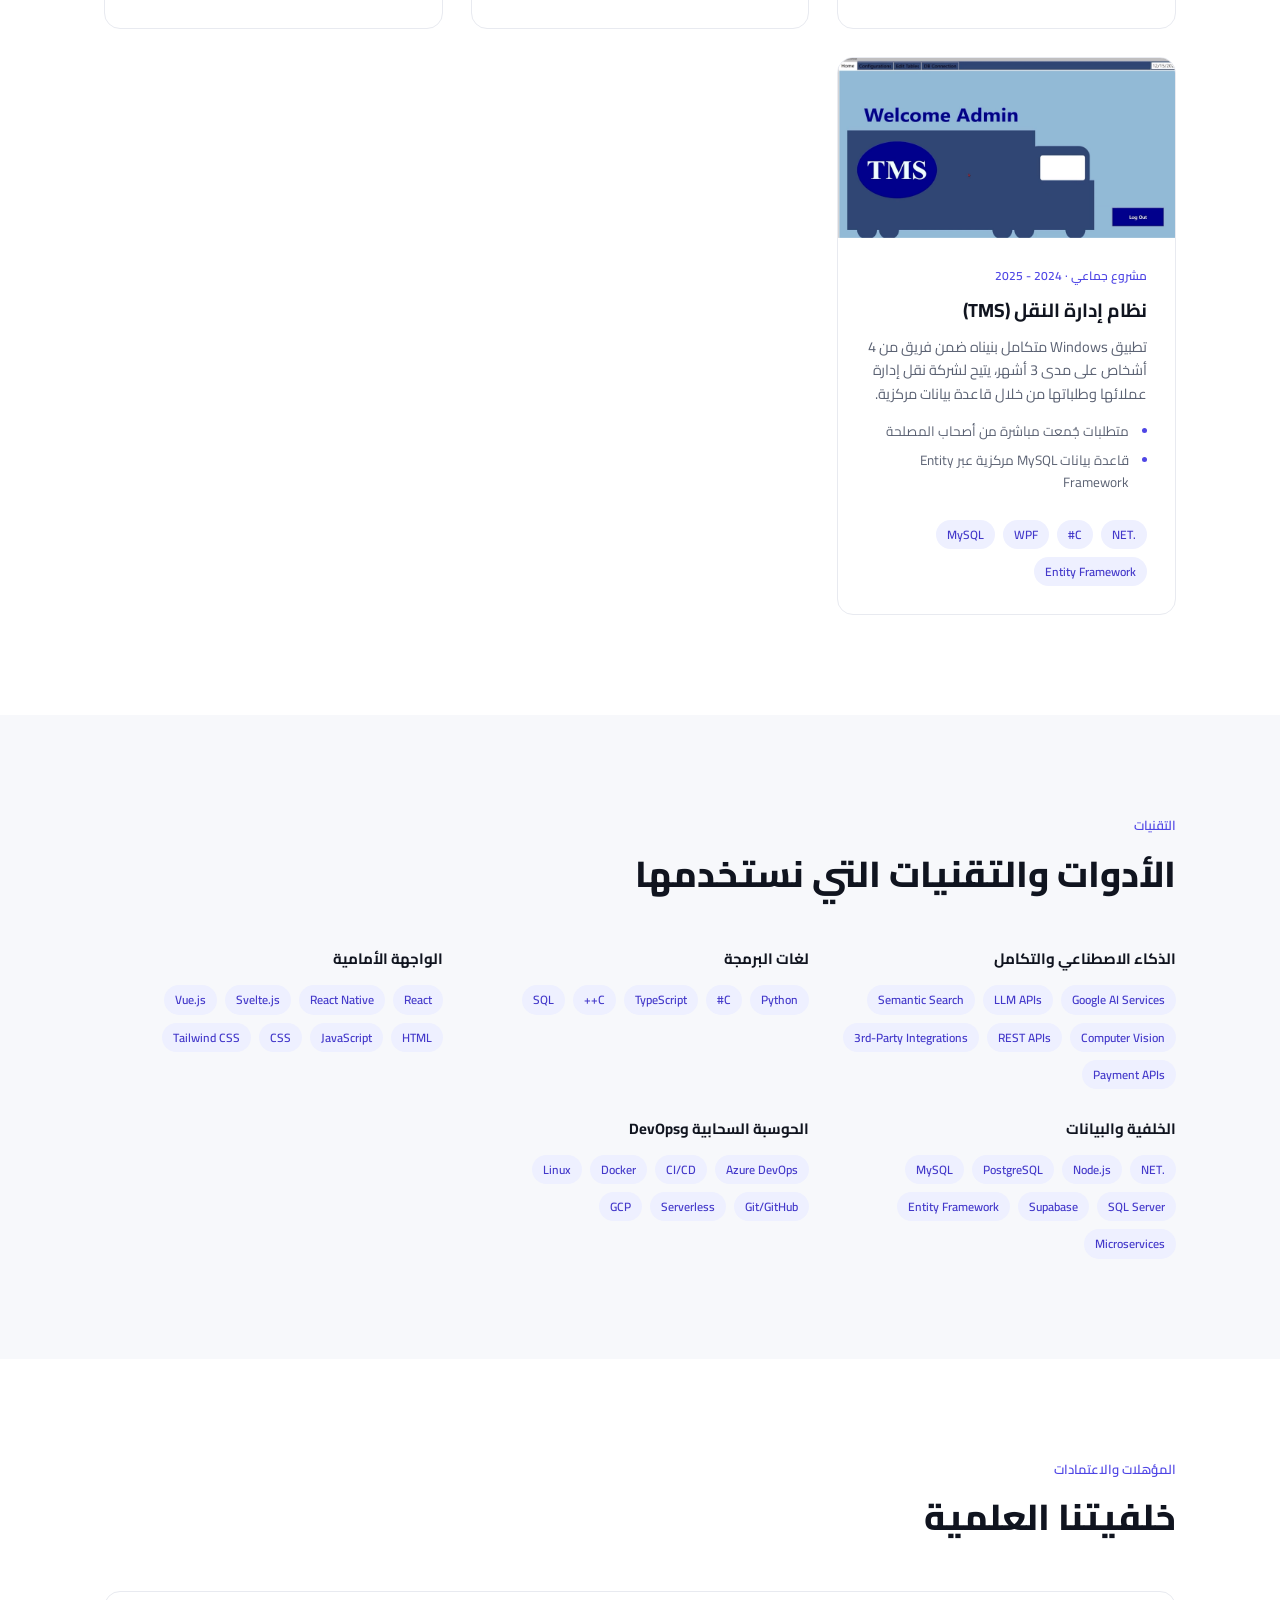
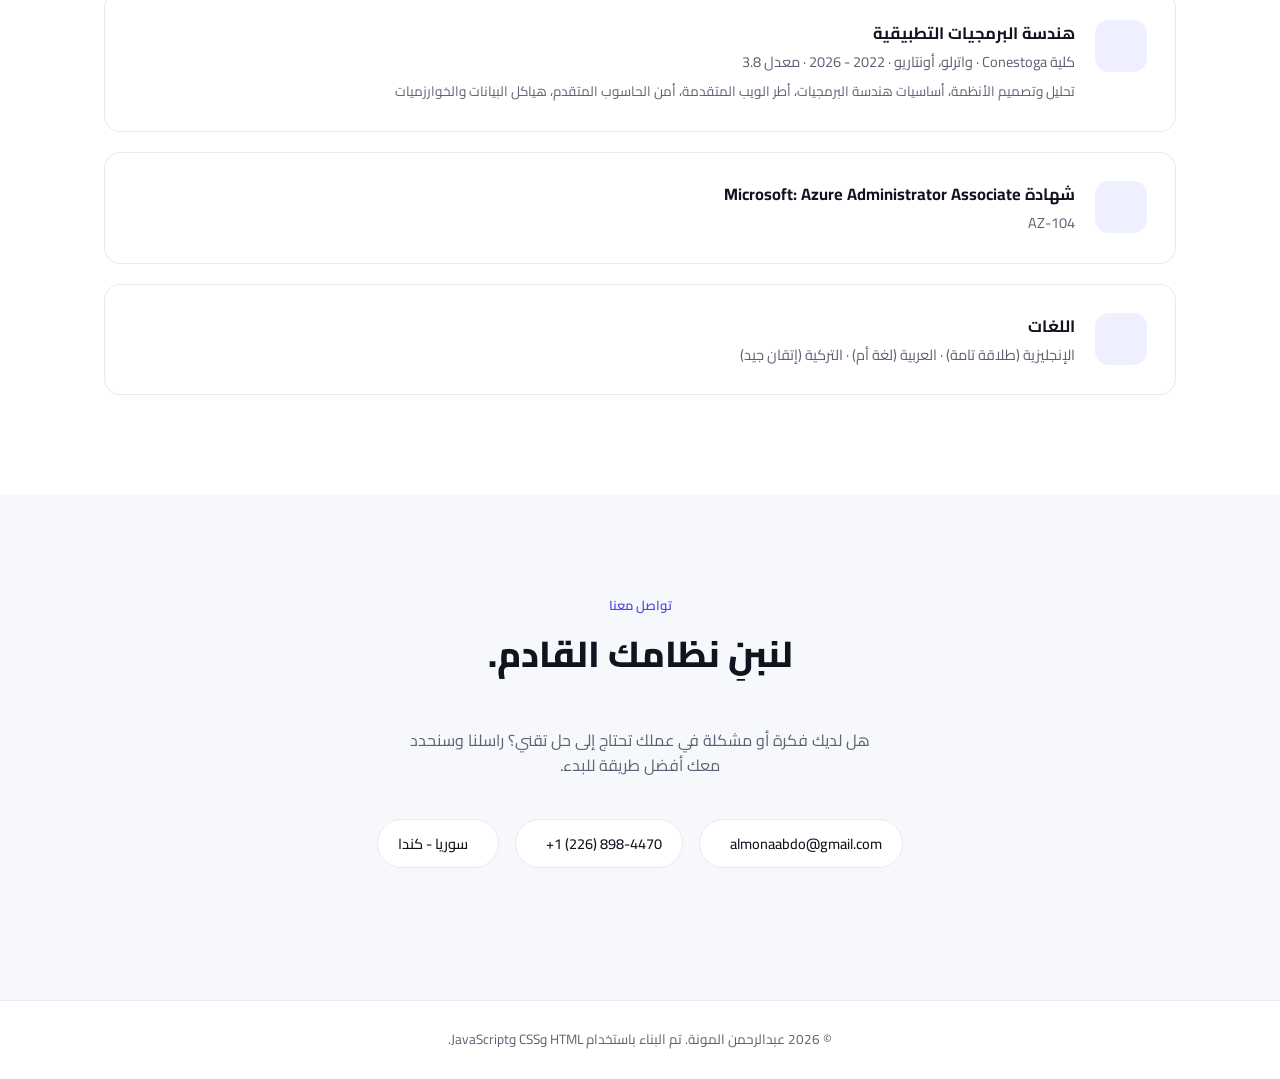
==== commit c3b5a631: "changed profile pic" ====
--- a/ar/index.html
+++ b/ar/index.html
@@ -7,9 +7,9 @@
     <meta name="description" content="عبدالرحمن المونة - نصمم وننفّذ أنظمة وتطبيقات ويب ومحمول مدعومة بالذكاء الاصطناعي للشركات، من الفكرة إلى الإطلاق.">
     <title>عبدالرحمن المونة - أنظمة وحلول برمجية مدعومة بالذكاء الاصطناعي</title>
 
-    <link rel="alternate" hreflang="ar" href="/ar/">
-    <link rel="alternate" hreflang="en" href="/">
-    <link rel="alternate" hreflang="x-default" href="/">
+    <link rel="alternate" hreflang="ar" href="https://almonaabdo.github.io/myportfolio/ar/">
+    <link rel="alternate" hreflang="en" href="https://almonaabdo.github.io/myportfolio/">
+    <link rel="alternate" hreflang="x-default" href="https://almonaabdo.github.io/myportfolio/">
 
     <link rel="preconnect" href="https://fonts.googleapis.com">
     <link rel="preconnect" href="https://fonts.gstatic.com" crossorigin>
@@ -67,7 +67,7 @@
             </div>
 
             <div class="hero-photo reveal">
-                <img src="../images/profilePic.jpg" alt="صورة عبدالرحمن المونة">
+                <img src="../images/main2.png" alt="صورة عبدالرحمن المونة">
             </div>
         </div>
     </section>
